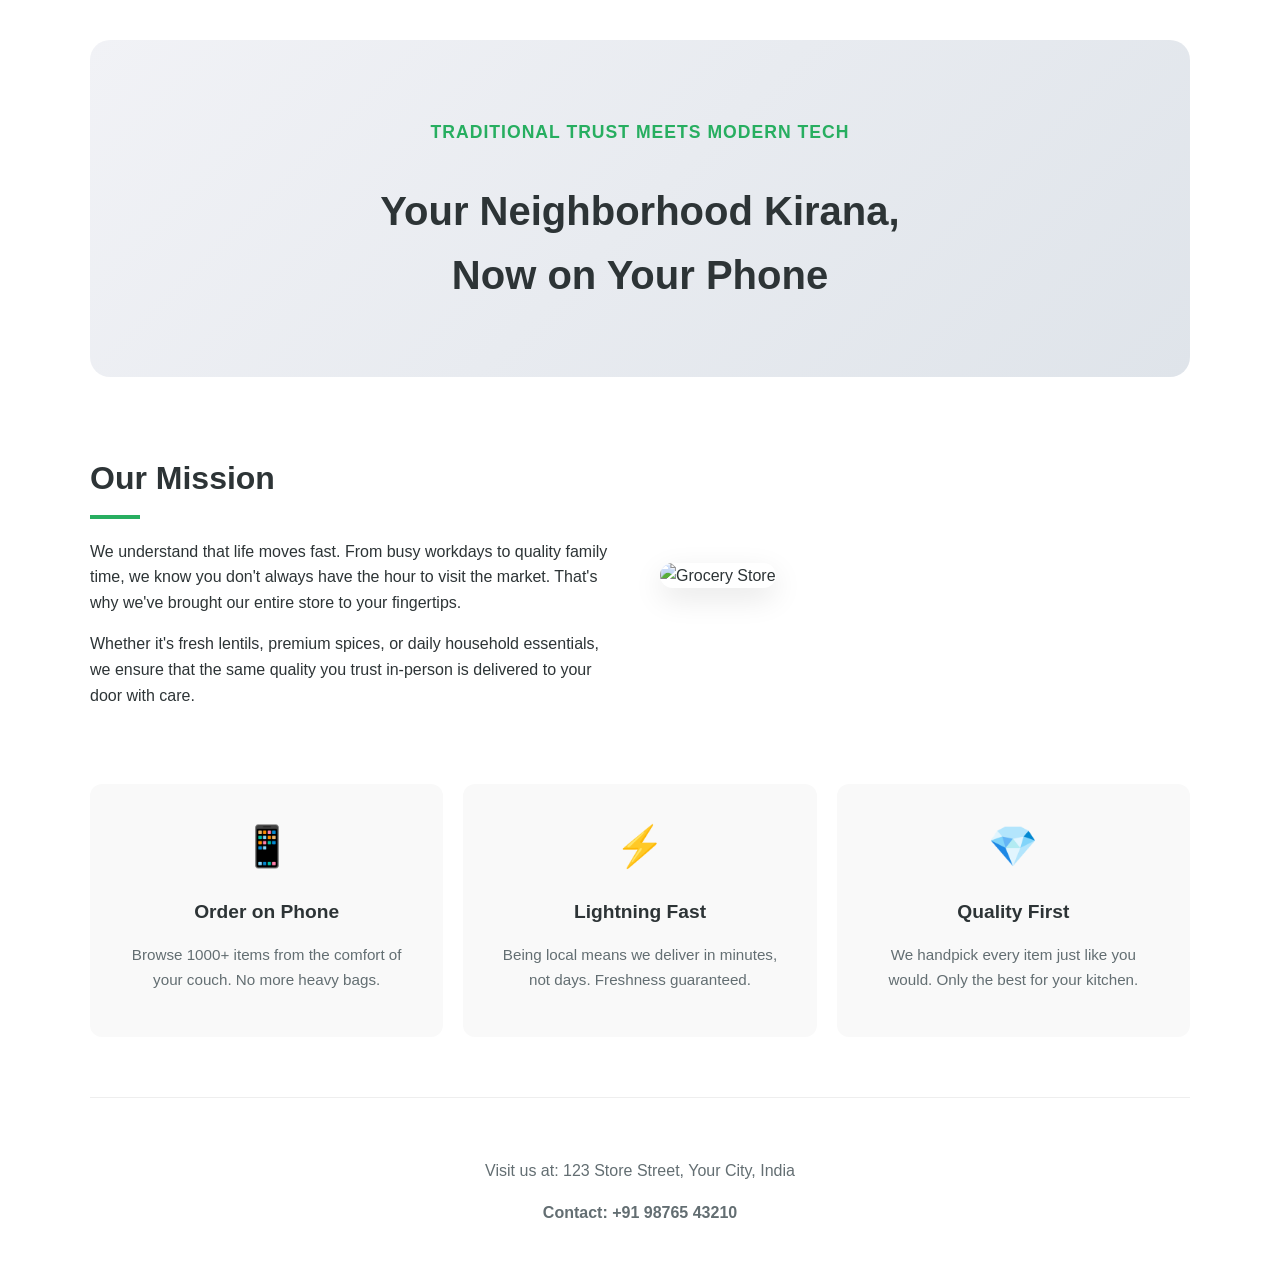
==== about.html @ 038f4140 "Products.html" ====
<!DOCTYPE html>
<html lang="en">
<head>
    <meta charset="UTF-8">
    <meta name="viewport" content="width=device-width, initial-scale=1.0">
    <title>About Us | Your Kirana Store</title>
    <style>
        :root {
            --primary: #2d3436;
            --accent: #27ae60;
            --text-gray: #636e72;
            --light-bg: #f9f9f9;
        }

        body {
            font-family: 'Segoe UI', Tahoma, Geneva, Verdana, sans-serif;
            line-height: 1.6;
            color: var(--primary);
            margin: 0;
            padding: 0;
            background-color: #fff;
        }

        .container {
            max-width: 1100px;
            margin: 0 auto;
            padding: 40px 20px;
        }

        .hero {
            text-align: center;
            padding: 60px 20px;
            background: linear-gradient(135deg, #f1f2f6 0%, #dfe4ea 100%);
            border-radius: 20px;
            margin-bottom: 50px;
        }

        .hero h1 {
            font-size: 2.5rem;
            margin-bottom: 10px;
            color: var(--primary);
        }

        .hero p {
            font-size: 1.1rem;
            color: var(--accent);
            font-weight: 600;
            text-transform: uppercase;
            letter-spacing: 1px;
        }

        .content-section {
            display: grid;
            grid-template-columns: 1fr 1fr;
            gap: 40px;
            align-items: center;
            margin-bottom: 60px;
        }

        .content-text h2 {
            font-size: 2rem;
            margin-bottom: 20px;
            position: relative;
        }

        .content-text h2::after {
            content: '';
            display: block;
            width: 50px;
            height: 4px;
            background: var(--accent);
            margin-top: 10px;
        }

        .content-image img {
            width: 100%;
            border-radius: 15px;
            box-shadow: 0 10px 30px rgba(0,0,0,0.1);
        }

        
        .features {
            display: grid;
            grid-template-columns: repeat(auto-fit, minmax(250px, 1fr));
            gap: 20px;
            margin-top: 40px;
        }

        .feature-card {
            background: var(--light-bg);
            padding: 30px;
            border-radius: 12px;
            text-align: center;
            transition: transform 0.3s ease;
        }

        .feature-card:hover {
            transform: translateY(-5px);
            border: 1px solid var(--accent);
        }

        .icon {
            font-size: 40px;
            margin-bottom: 15px;
            display: block;
        }

        .feature-card h3 {
            margin-bottom: 10px;
            font-size: 1.2rem;
        }

        .feature-card p {
            color: var(--text-gray);
            font-size: 0.95rem;
        }

        @media (max-width: 768px) {
            .content-section {
                grid-template-columns: 1fr;
            }
            .hero h1 { font-size: 2rem; }
        }
    </style>
</head>
<body>

    <div class="container">
        <section class="hero">
            <p>Traditional Trust Meets Modern Tech</p>
            <h1>Your Neighborhood Kirana, <br>Now on Your Phone</h1>
        </section>

        <section class="content-section">
            <div class="content-text">
                <h2>Our Mission</h2>
                <p>We understand that life moves fast. From busy workdays to quality family time, we know you don't always have the hour to visit the market. That's why we've brought our entire store to your fingertips.</p>
                <p>Whether it's fresh lentils, premium spices, or daily household essentials, we ensure that the same quality you trust in-person is delivered to your door with care.</p>
            </div>
            <div class="content-image">
                <img src="https://images.unsplash.com/photo-1534723452862-4c874018d66d?auto=format&fit=crop&w=800&q=80" alt="Grocery Store">
            </div>
        </section>

        <section class="features">
            <div class="feature-card">
                <span class="icon">📱</span>
                <h3>Order on Phone</h3>
                <p>Browse 1000+ items from the comfort of your couch. No more heavy bags.</p>
            </div>
            <div class="feature-card">
                <span class="icon">⚡</span>
                <h3>Lightning Fast</h3>
                <p>Being local means we deliver in minutes, not days. Freshness guaranteed.</p>
            </div>
            <div class="feature-card">
                <span class="icon">💎</span>
                <h3>Quality First</h3>
                <p>We handpick every item just like you would. Only the best for your kitchen.</p>
            </div>
        </section>

        <hr style="margin: 60px 0; border: 0; border-top: 1px solid #eee;">

        <footer style="text-align: center; color: var(--text-gray);">
            <p>Visit us at: 123 Store Street, Your City, India</p>
            <p><strong>Contact: +91 98765 43210</strong></p>
        </footer>
    </div>

</body>
</html>
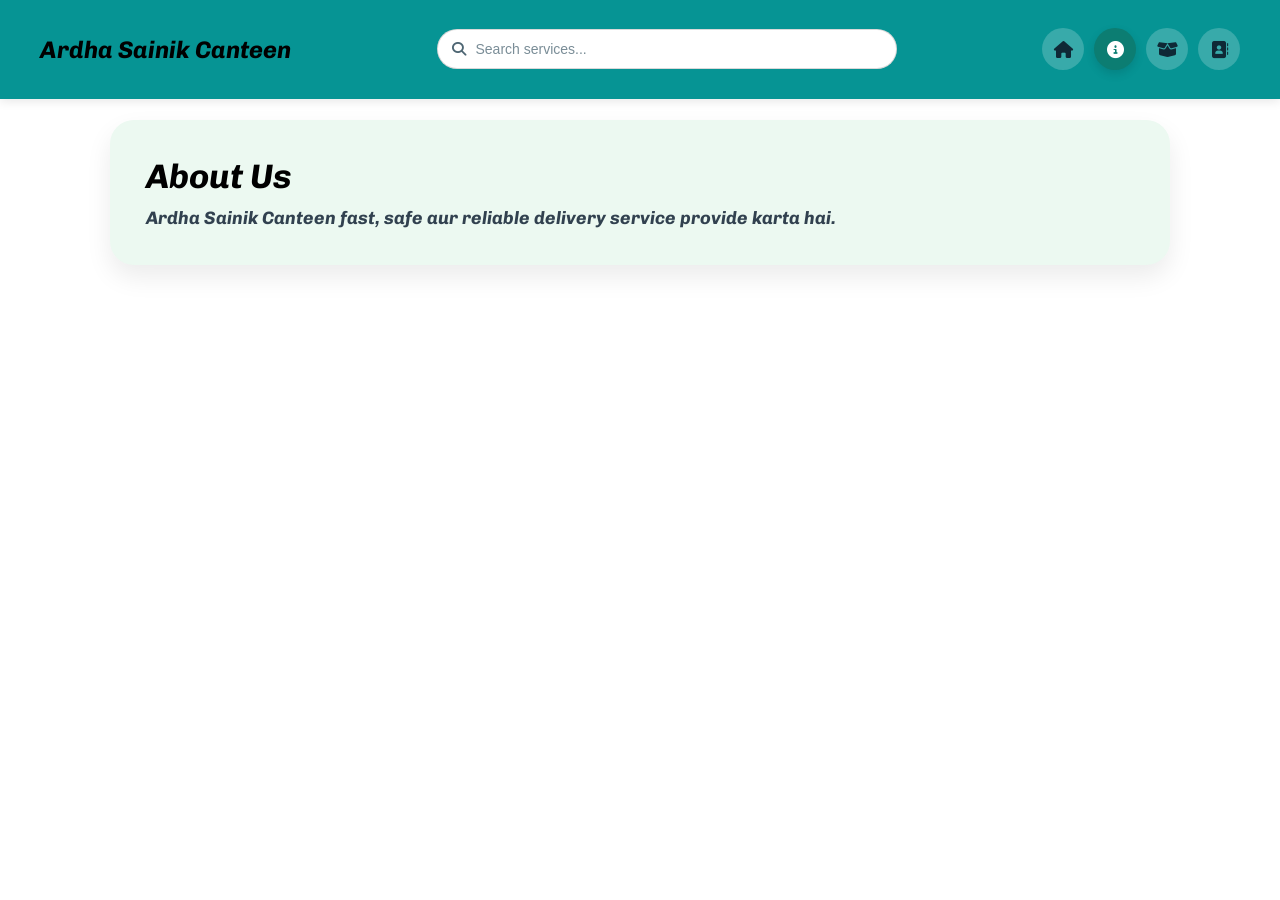
==== commit 18cc9bc9: "your message" ====
--- a/about.html
+++ b/about.html
@@ -1,172 +1,53 @@
 <!DOCTYPE html>
 <html lang="en">
 <head>
-    <meta charset="UTF-8">
-    <meta name="viewport" content="width=device-width, initial-scale=1.0">
-    <title>About Us | Your Kirana Store</title>
-    <style>
-        :root {
-            --primary: #2d3436;
-            --accent: #27ae60;
-            --text-gray: #636e72;
-            --light-bg: #f9f9f9;
-        }
-
-        body {
-            font-family: 'Segoe UI', Tahoma, Geneva, Verdana, sans-serif;
-            line-height: 1.6;
-            color: var(--primary);
-            margin: 0;
-            padding: 0;
-            background-color: #fff;
-        }
-
-        .container {
-            max-width: 1100px;
-            margin: 0 auto;
-            padding: 40px 20px;
-        }
-
-        .hero {
-            text-align: center;
-            padding: 60px 20px;
-            background: linear-gradient(135deg, #f1f2f6 0%, #dfe4ea 100%);
-            border-radius: 20px;
-            margin-bottom: 50px;
-        }
-
-        .hero h1 {
-            font-size: 2.5rem;
-            margin-bottom: 10px;
-            color: var(--primary);
-        }
-
-        .hero p {
-            font-size: 1.1rem;
-            color: var(--accent);
-            font-weight: 600;
-            text-transform: uppercase;
-            letter-spacing: 1px;
-        }
-
-        .content-section {
-            display: grid;
-            grid-template-columns: 1fr 1fr;
-            gap: 40px;
-            align-items: center;
-            margin-bottom: 60px;
-        }
-
-        .content-text h2 {
-            font-size: 2rem;
-            margin-bottom: 20px;
-            position: relative;
-        }
-
-        .content-text h2::after {
-            content: '';
-            display: block;
-            width: 50px;
-            height: 4px;
-            background: var(--accent);
-            margin-top: 10px;
-        }
-
-        .content-image img {
-            width: 100%;
-            border-radius: 15px;
-            box-shadow: 0 10px 30px rgba(0,0,0,0.1);
-        }
-
-        
-        .features {
-            display: grid;
-            grid-template-columns: repeat(auto-fit, minmax(250px, 1fr));
-            gap: 20px;
-            margin-top: 40px;
-        }
-
-        .feature-card {
-            background: var(--light-bg);
-            padding: 30px;
-            border-radius: 12px;
-            text-align: center;
-            transition: transform 0.3s ease;
-        }
-
-        .feature-card:hover {
-            transform: translateY(-5px);
-            border: 1px solid var(--accent);
-        }
-
-        .icon {
-            font-size: 40px;
-            margin-bottom: 15px;
-            display: block;
-        }
-
-        .feature-card h3 {
-            margin-bottom: 10px;
-            font-size: 1.2rem;
-        }
-
-        .feature-card p {
-            color: var(--text-gray);
-            font-size: 0.95rem;
-        }
-
-        @media (max-width: 768px) {
-            .content-section {
-                grid-template-columns: 1fr;
-            }
-            .hero h1 { font-size: 2rem; }
-        }
-    </style>
+  <meta charset="UTF-8" />
+  <meta name="viewport" content="width=device-width, initial-scale=1.0" />
+  <title>About | Ardha Sainik Canteen</title>
+  <link rel="preconnect" href="https://cdnjs.cloudflare.com" />
+  <link rel="stylesheet" href="https://cdnjs.cloudflare.com/ajax/libs/font-awesome/6.5.2/css/all.min.css" />
+  <link rel="stylesheet" href="./index.css" />
 </head>
 <body>
+  <header>
+    <h2>Ardha Sainik Canteen</h2>
+    <form class="header-search" role="search">
+      <i class="fa-solid fa-magnifying-glass" aria-hidden="true"></i>
+      <input type="search" placeholder="Search services..." aria-label="Search" />
+    </form>
+    <nav id="nav-menu">
+      <a href="./index.html" aria-label="Home" title="Home"><i class="fa-solid fa-house"></i><span class="sr-only">Home</span></a>
+      <a href="./about.html" aria-label="About" title="About"><i class="fa-solid fa-circle-info"></i><span class="sr-only">About</span></a>
+      <a href="./products.html" aria-label="Products" title="Products"><i class="fa-solid fa-box-open"></i><span class="sr-only">Products</span></a>
+      <a href="./contact.html" aria-label="Contact" title="Contact"><i class="fa-solid fa-address-book"></i><span class="sr-only">Contact</span></a>
+    </nav>
+  </header>
 
-    <div class="container">
-        <section class="hero">
-            <p>Traditional Trust Meets Modern Tech</p>
-            <h1>Your Neighborhood Kirana, <br>Now on Your Phone</h1>
-        </section>
+  <main class="simple-page">
+    <section class="simple-card">
+      <h1>About Us</h1>
+      <p>Ardha Sainik Canteen fast, safe aur reliable delivery service provide karta hai.</p>
+    </section>
+  </main>
 
-        <section class="content-section">
-            <div class="content-text">
-                <h2>Our Mission</h2>
-                <p>We understand that life moves fast. From busy workdays to quality family time, we know you don't always have the hour to visit the market. That's why we've brought our entire store to your fingertips.</p>
-                <p>Whether it's fresh lentils, premium spices, or daily household essentials, we ensure that the same quality you trust in-person is delivered to your door with care.</p>
-            </div>
-            <div class="content-image">
-                <img src="https://images.unsplash.com/photo-1534723452862-4c874018d66d?auto=format&fit=crop&w=800&q=80" alt="Grocery Store">
-            </div>
-        </section>
+  <script>
+    function setActiveNav() {
+      const currentFile = window.location.pathname.split("/").pop() || "index.html";
+      const navLinks = document.querySelectorAll("#nav-menu a");
 
-        <section class="features">
-            <div class="feature-card">
-                <span class="icon">📱</span>
-                <h3>Order on Phone</h3>
-                <p>Browse 1000+ items from the comfort of your couch. No more heavy bags.</p>
-            </div>
-            <div class="feature-card">
-                <span class="icon">⚡</span>
-                <h3>Lightning Fast</h3>
-                <p>Being local means we deliver in minutes, not days. Freshness guaranteed.</p>
-            </div>
-            <div class="feature-card">
-                <span class="icon">💎</span>
-                <h3>Quality First</h3>
-                <p>We handpick every item just like you would. Only the best for your kitchen.</p>
-            </div>
-        </section>
+      navLinks.forEach((link) => {
+        const hrefFile = (link.getAttribute("href") || "").replace("./", "");
+        if (hrefFile === currentFile) {
+          link.classList.add("active");
+          link.setAttribute("aria-current", "page");
+        } else {
+          link.classList.remove("active");
+          link.removeAttribute("aria-current");
+        }
+      });
+    }
 
-        <hr style="margin: 60px 0; border: 0; border-top: 1px solid #eee;">
-
-        <footer style="text-align: center; color: var(--text-gray);">
-            <p>Visit us at: 123 Store Street, Your City, India</p>
-            <p><strong>Contact: +91 98765 43210</strong></p>
-        </footer>
-    </div>
-
+    setActiveNav();
+  </script>
 </body>
-</html>+</html>
--- a/index.css
+++ b/index.css
@@ -0,0 +1,645 @@
+@import url("https://fonts.googleapis.com/css2?family=Chivo:ital,wght@0,400;0,700;1,700&display=swap");
+
+body {
+     margin: 0;
+     font-family: "Chivo", sans-serif;
+     font-style: italic;
+     font-weight: 700;
+     background-color: #fff;
+}
+
+* {
+    box-sizing: border-box;
+}
+
+header {
+     position: fixed;
+     top: 0;
+     left: 0;
+     width: 100%;
+     display: flex;
+     justify-content: space-between;
+     align-items: center;
+     gap: 18px;
+     flex-wrap: wrap;
+     padding: 15px 40px;
+    background: #069494;
+     z-index: 1000;
+     box-sizing: border-box;
+     box-shadow: 0 2px 10px rgba(0, 0, 0, 0.1);
+     min-height: 78px;
+ }
+
+.brand {
+     display: flex;
+     align-items: center;
+     gap: 10px;
+ }
+
+.brand-logo {
+    width: 38px;
+    height: 38px;
+    border-radius: 12px;
+    display: grid;
+    place-items: center;
+    background: #0c7d72;
+    color: #ffffff;
+    font-size: 16px;
+    box-shadow: 0 4px 10px rgba(0, 0, 0, 0.12);
+}
+
+.brand h2 {
+     margin: 0;
+     font-size: 22px;
+     color: #000;
+     white-space: nowrap;
+     font-style: italic;
+     font-weight: 700;
+     letter-spacing: 0.4px;
+ }
+
+.header-search {
+    flex: 1;
+    min-width: 240px;
+    max-width: 460px;
+    display: flex;
+    align-items: center;
+    gap: 8px;
+    background: #ffffff;
+    border: 1px solid rgba(0, 0, 0, 0.15);
+    border-radius: 999px;
+    padding: 10px 14px;
+}
+
+.header-search i {
+    color: #4e6673;
+    font-size: 14px;
+}
+
+.header-search input {
+    width: 100%;
+    border: 0;
+    outline: none;
+    font-size: 14px;
+    background: transparent;
+    color: #22313a;
+}
+
+.header-search input::placeholder {
+    color: #7a8d97;
+}
+
+.signup-btn {
+    text-decoration: none;
+    background: #083e63;
+    color: #ffffff;
+    padding: 9px 16px;
+    border-radius: 999px;
+    font-weight: 700;
+    font-size: 14px;
+}
+
+.signup-btn:hover {
+    background: #062f4b;
+}
+
+nav {
+    display: flex;
+    align-items: center;
+    gap: 10px;
+    flex-wrap: wrap;
+}
+
+nav a {
+    margin-left: 0;
+    text-decoration: none;
+    color: #0f2936;
+    font-weight: bold;
+    width: 42px;
+    height: 42px;
+    border-radius: 999px;
+    display: inline-flex;
+    align-items: center;
+    justify-content: center;
+    background: rgba(255, 255, 255, 0.2);
+    transition: color 0.2s ease, background 0.2s ease, transform 0.2s ease;
+}
+
+nav a i {
+    font-size: 17px;
+}
+
+nav a:hover {
+    color: #0c7d72;
+    background: rgba(255, 255, 255, 0.42);
+    transform: translateY(-1px);
+}
+
+nav a.active {
+    color: #ffffff;
+    background: #0c7d72;
+    box-shadow: 0 4px 10px rgba(0, 0, 0, 0.12);
+}
+
+.menu-toggle {
+     display: none;
+     font-size: 28px;
+     cursor: pointer;
+ }
+
+.sr-only {
+    position: absolute;
+    width: 1px;
+    height: 1px;
+    padding: 0;
+    margin: -1px;
+    overflow: hidden;
+    clip: rect(0, 0, 0, 0);
+    white-space: nowrap;
+    border: 0;
+}
+
+
+ .feature-container {
+     display: grid;
+     grid-template-columns: 1fr 1fr;
+     gap: 25px;
+     padding: 40px 8%;
+     max-width: 1300px;
+     margin: 100px auto 40px;
+ }
+
+.search-empty {
+    grid-column: 1 / -1;
+    text-align: center;
+    font-weight: 700;
+    color: #cc2d55;
+    margin: 8px 0 4px;
+}
+
+.simple-page {
+    max-width: 1100px;
+    margin: 120px auto 40px;
+    padding: 0 20px;
+}
+
+.simple-card {
+    background: #ecf9f1;
+    border-radius: 24px;
+    padding: 36px;
+    box-shadow: 0 12px 26px rgba(0, 0, 0, 0.08);
+}
+
+.simple-card h1 {
+    margin: 0 0 10px;
+    font-size: 34px;
+}
+
+.simple-card p {
+    margin: 0;
+    font-size: 18px;
+    color: #31414f;
+}
+
+.blink-card {
+     background-color: #ecf9f1;
+     border-radius: 30px;
+     padding: 40px;
+     min-height: 400px;
+     display: flex;
+     flex-direction: column;
+     justify-content: space-between;
+     background-image: radial-gradient(#d1ebd8 2px, transparent 2px);
+     background-size: 25px 25px;
+     box-sizing: border-box;
+    position: relative;
+    transition: transform 0.2s ease, box-shadow 0.2s ease;
+}
+
+.blink-card:hover {
+    transform: translateY(-3px);
+    box-shadow: 0 10px 24px rgba(0, 0, 0, 0.08);
+}
+
+ .blink-card h2 {
+     font-size: 32px;
+     font-weight: 900;
+     color: #1a1a1a;
+     margin: 0 0 15px 0;
+     line-height: 1.1;
+ }
+
+ .blink-card p {
+     font-size: 18px;
+     color: #444;
+     max-width: 85%;
+     line-height: 1.4;
+ }
+
+.card-img-wrapper {
+     text-align: right;
+     margin-top: 20px;
+     width: 100%;
+     height: 190px;
+     display: flex;
+     justify-content: flex-end;
+     align-items: flex-end;
+ }
+
+.card-img-wrapper img {
+    width: 280px;
+    height: 190px;
+    border-radius: 20px;
+    object-fit: cover;
+    mix-blend-mode: multiply;
+}
+
+.sky-blue-img {
+    filter: hue-rotate(185deg) saturate(1.35) brightness(1.05);
+}
+
+
+footer {
+    position: relative;
+    overflow: visible;
+    background: #e24373;
+    color: #ffffff;
+    padding: 86px 8% 20px;
+}
+
+.gooey-strip {
+    position: absolute;
+    top: -70px;
+    left: 0;
+    width: 100%;
+    height: 142px;
+    pointer-events: none;
+    z-index: 0;
+}
+
+.gooey-strip::before {
+    content: "";
+    position: absolute;
+    left: 0;
+    right: 0;
+    bottom: 0;
+    height: 58px;
+    background: #e24373;
+}
+
+.gooey-balls {
+    position: absolute;
+    inset: 0;
+    filter: url(#gooey);
+}
+
+.blob {
+    position: absolute;
+    bottom: 18px;
+    width: 82px;
+    height: 82px;
+    border-radius: 50%;
+    background: #e24373;
+    animation: blobMove 4.8s ease-in-out infinite;
+}
+
+.b1 { left: -1%; width: 34px; height: 34px; animation-delay: -0.5s; }
+.b2 { left: 4%; width: 56px; height: 56px; animation-delay: -1.6s; }
+.b3 { left: 10%; width: 28px; height: 28px; animation-delay: -2.2s; }
+.b4 { left: 16%; width: 23px; height: 23px; animation-delay: -0.2s; }
+.b5 { left: 21%; width: 27px; height: 27px; animation-delay: -2.8s; }
+.b6 { left: 33%; width: 58px; height: 58px; animation-delay: -1.1s; }
+.b7 { left: 45%; width: 50px; height: 50px; animation-delay: -2.4s; }
+.b8 { left: 52%; width: 24px; height: 24px; animation-delay: -0.9s; }
+.b9 { left: 63%; width: 30px; height: 30px; animation-delay: -2.6s; }
+.b10 { left: 73%; width: 24px; height: 24px; animation-delay: -1.7s; }
+.b11 { left: 86%; width: 56px; height: 56px; animation-delay: -0.6s; }
+.b12 { left: 95%; width: 36px; height: 36px; animation-delay: -1.3s; }
+.b13 { left: 8%; width: 22px; height: 22px; animation-delay: -3.2s; }
+.b14 { left: 29%; width: 34px; height: 34px; animation-delay: -2.1s; }
+.b15 { left: 39%; width: 24px; height: 24px; animation-delay: -1.4s; }
+.b16 { left: 47%; width: 20px; height: 20px; animation-delay: -0.9s; }
+.b17 { left: 61%; width: 26px; height: 26px; animation-delay: -3.5s; }
+.b18 { left: 70%; width: 20px; height: 20px; animation-delay: -2.8s; }
+.b19 { left: 80%; width: 28px; height: 28px; animation-delay: -1.9s; }
+.b20 { left: 92%; width: 18px; height: 18px; animation-delay: -0.7s; }
+
+@keyframes blobMove {
+    0%, 100% {
+        transform: translateY(0) scale(1);
+    }
+    50% {
+        transform: translateY(8px) scale(1.06, 0.94);
+    }
+}
+
+.gooey-svg {
+    position: absolute;
+    width: 0;
+    height: 0;
+}
+
+.bubble-stream {
+    position: absolute;
+    left: 0;
+    right: 0;
+    top: -360px;
+    bottom: 0;
+    z-index: 0;
+    pointer-events: none;
+    overflow: visible;
+    filter: url(#gooey);
+}
+
+.rise {
+    position: absolute;
+    bottom: 8px;
+    width: 18px;
+    height: 18px;
+    border-radius: 50%;
+    background: #e24373;
+    opacity: 0.95;
+    animation: riseBubble 4.2s linear infinite;
+}
+
+.r1 { left: 6%; width: 8px; height: 8px; animation-delay: -1s; animation-duration: 6.5s; }
+.r2 { left: 14%; width: 12px; height: 12px; animation-delay: -5.2s; animation-duration: 7.8s; }
+.r3 { left: 23%; width: 10px; height: 10px; animation-delay: -3.3s; animation-duration: 6.8s; }
+.r4 { left: 37%; width: 16px; height: 16px; animation-delay: -2.1s; animation-duration: 8.2s; }
+.r5 { left: 49%; width: 9px; height: 9px; animation-delay: -4.8s; animation-duration: 7s; }
+.r6 { left: 58%; width: 13px; height: 13px; animation-delay: -0.7s; animation-duration: 7.4s; }
+.r7 { left: 69%; width: 8px; height: 8px; animation-delay: -2.9s; animation-duration: 6.4s; }
+.r8 { left: 79%; width: 14px; height: 14px; animation-delay: -5.9s; animation-duration: 8s; }
+.r9 { left: 89%; width: 11px; height: 11px; animation-delay: -3.8s; animation-duration: 7.2s; }
+.r10 { left: 95%; width: 7px; height: 7px; animation-delay: -1.9s; animation-duration: 6.2s; }
+.r11 { left: 2%; width: 10px; height: 10px; animation-delay: -2.5s; animation-duration: 5.8s; }
+.r12 { left: 11%; width: 7px; height: 7px; animation-delay: -0.9s; animation-duration: 5.3s; }
+.r13 { left: 19%; width: 13px; height: 13px; animation-delay: -4.7s; animation-duration: 7.1s; }
+.r14 { left: 31%; width: 8px; height: 8px; animation-delay: -2.8s; animation-duration: 5.9s; }
+.r15 { left: 42%; width: 12px; height: 12px; animation-delay: -1.3s; animation-duration: 6.6s; }
+.r16 { left: 55%; width: 8px; height: 8px; animation-delay: -5.3s; animation-duration: 5.6s; }
+.r17 { left: 66%; width: 12px; height: 12px; animation-delay: -3.4s; animation-duration: 6.4s; }
+.r18 { left: 75%; width: 9px; height: 9px; animation-delay: -4.1s; animation-duration: 5.7s; }
+.r19 { left: 84%; width: 15px; height: 15px; animation-delay: -2.2s; animation-duration: 7.3s; }
+.r20 { left: 98%; width: 9px; height: 9px; animation-delay: -0.5s; animation-duration: 5.4s; }
+.r21 { left: 3%; width: 20px; height: 20px; animation-delay: -1.1s; animation-duration: 3.9s; }
+.r22 { left: 7%; width: 14px; height: 14px; animation-delay: -3.6s; animation-duration: 4.5s; }
+.r23 { left: 12%; width: 22px; height: 22px; animation-delay: -2.7s; animation-duration: 4s; }
+.r24 { left: 16%; width: 16px; height: 16px; animation-delay: -0.8s; animation-duration: 3.7s; }
+.r25 { left: 20%; width: 24px; height: 24px; animation-delay: -1.9s; animation-duration: 4.4s; }
+.r26 { left: 25%; width: 13px; height: 13px; animation-delay: -3.1s; animation-duration: 3.8s; }
+.r27 { left: 30%; width: 21px; height: 21px; animation-delay: -0.6s; animation-duration: 4.1s; }
+.r28 { left: 35%; width: 15px; height: 15px; animation-delay: -2.3s; animation-duration: 3.9s; }
+.r29 { left: 40%; width: 19px; height: 19px; animation-delay: -1.4s; animation-duration: 4.6s; }
+.r30 { left: 44%; width: 17px; height: 17px; animation-delay: -3.8s; animation-duration: 3.6s; }
+.r31 { left: 48%; width: 23px; height: 23px; animation-delay: -2.2s; animation-duration: 4.2s; }
+.r32 { left: 53%; width: 14px; height: 14px; animation-delay: -0.9s; animation-duration: 4.8s; }
+.r33 { left: 57%; width: 20px; height: 20px; animation-delay: -3s; animation-duration: 4.3s; }
+.r34 { left: 62%; width: 16px; height: 16px; animation-delay: -1.6s; animation-duration: 3.8s; }
+.r35 { left: 67%; width: 24px; height: 24px; animation-delay: -2.9s; animation-duration: 4.7s; }
+.r36 { left: 72%; width: 14px; height: 14px; animation-delay: -0.4s; animation-duration: 3.7s; }
+.r37 { left: 77%; width: 21px; height: 21px; animation-delay: -1.8s; animation-duration: 4.1s; }
+.r38 { left: 82%; width: 15px; height: 15px; animation-delay: -3.4s; animation-duration: 3.9s; }
+.r39 { left: 88%; width: 19px; height: 19px; animation-delay: -2.5s; animation-duration: 4.4s; }
+.r40 { left: 93%; width: 22px; height: 22px; animation-delay: -1.2s; animation-duration: 4s; }
+
+@keyframes riseBubble {
+    0% {
+        transform: translateY(0) scale(0.9);
+        opacity: 0;
+    }
+    20% {
+        opacity: 1;
+    }
+    100% {
+        transform: translateY(-560px) scale(1.3);
+        opacity: 0;
+    }
+}
+
+.footer-container {
+    display: grid;
+    grid-template-columns: repeat(auto-fit, minmax(170px, 1fr));
+    gap: 20px;
+    max-width: 1300px;
+    margin: 0 auto;
+    position: relative;
+    z-index: 1;
+}
+
+ .footer-col {
+     margin-bottom: 8px;
+ }
+
+.footer-col h3 {
+    margin: 0 0 14px;
+    font-size: 17px;
+    color: #ffffff;
+    font-weight: 700;
+}
+
+.footer-col ul {
+    list-style: none;
+    padding: 0;
+    margin: 0;
+}
+
+.footer-col li {
+    margin: 6px 0;
+}
+
+.footer-col a {
+    text-decoration: none;
+    color: #ffeef4;
+    font-size: 13px;
+    line-height: 1.3;
+    transition: color 0.2s ease;
+}
+
+.footer-col a:hover {
+    color: #ffffff;
+}
+
+.social-icons {
+    display: flex;
+    gap: 9px;
+    margin-bottom: 6px;
+}
+
+.social-icons a {
+    width: 30px;
+    height: 30px;
+    border-radius: 10px;
+    display: grid;
+    place-items: center;
+    background: rgba(255, 255, 255, 0.2);
+    color: #ffffff;
+    font-size: 13px;
+}
+
+.social-icons a:hover {
+    background: rgba(255, 255, 255, 0.24);
+    color: #ffffff;
+}
+
+.footer-divider {
+     max-width: 1300px;
+     margin: 14px auto 10px;
+     border-top: 1px solid rgba(255, 255, 255, 0.2);
+     position: relative;
+     z-index: 1;
+ }
+
+.footer-bottom {
+     max-width: 1300px;
+     margin: 0 auto;
+     display: flex;
+     justify-content: space-between;
+     gap: 16px;
+    color: #ffeef4;
+    font-size: 11px;
+    flex-wrap: wrap;
+    position: relative;
+    z-index: 1;
+}
+
+.footer-bottom p {
+    margin: 0;
+}
+
+
+ @media (max-width: 768px) {
+    header {
+        padding: 12px 16px;
+        gap: 10px;
+        flex-wrap: wrap;
+        justify-content: flex-start;
+    }
+
+    .brand h2 {
+        font-size: 18px;
+    }
+
+    .header-search {
+        order: 2;
+        flex-basis: 100%;
+        max-width: none;
+        min-width: 0;
+    }
+
+    .feature-container {
+        grid-template-columns: 1fr;
+        margin-top: 170px;
+        padding: 20px;
+    }
+
+    .signup-btn {
+        order: 2;
+        padding: 8px 14px;
+    }
+
+    .simple-page {
+        margin-top: 170px;
+        padding: 0 14px;
+    }
+
+    .simple-card {
+        padding: 24px;
+    }
+
+    .blink-card {
+        min-height: auto;
+        padding: 28px;
+    }
+
+    .blink-card h2 {
+        font-size: 28px;
+    }
+
+    .blink-card p {
+        font-size: 16px;
+        max-width: 100%;
+    }
+
+    .card-img-wrapper {
+        height: 170px;
+    }
+
+    .card-img-wrapper img {
+        width: 100%;
+        height: 170px;
+    }
+
+     nav {
+         order: 3;
+         display: flex;
+         position: static;
+         width: 100%;
+         background: transparent;
+         text-align: left;
+         padding: 0;
+         gap: 8px;
+     }
+
+     nav.active {
+         display: flex;
+     }
+
+     .menu-toggle {
+         display: none;
+     }
+
+     nav a {
+         margin: 0;
+         display: inline-flex;
+     }
+
+    footer {
+        padding: 76px 20px 20px;
+    }
+
+    .gooey-strip {
+        top: -50px;
+        height: 110px;
+    }
+
+    .blob {
+        width: 40px;
+        height: 40px;
+    }
+
+    .rise {
+        animation-name: riseBubbleMobile;
+    }
+
+    @keyframes riseBubbleMobile {
+        0% {
+            transform: translateY(0) scale(0.9);
+            opacity: 0;
+        }
+        20% {
+            opacity: 1;
+        }
+        100% {
+            transform: translateY(-260px) scale(1.2);
+            opacity: 0;
+        }
+    }
+
+    .footer-col h3 {
+        font-size: 15px;
+    }
+
+    .footer-col a {
+        font-size: 12px;
+    }
+
+    .footer-bottom {
+        font-size: 10px;
+    }
+
+    .social-icons a {
+        width: 26px;
+        height: 26px;
+    }
+ }
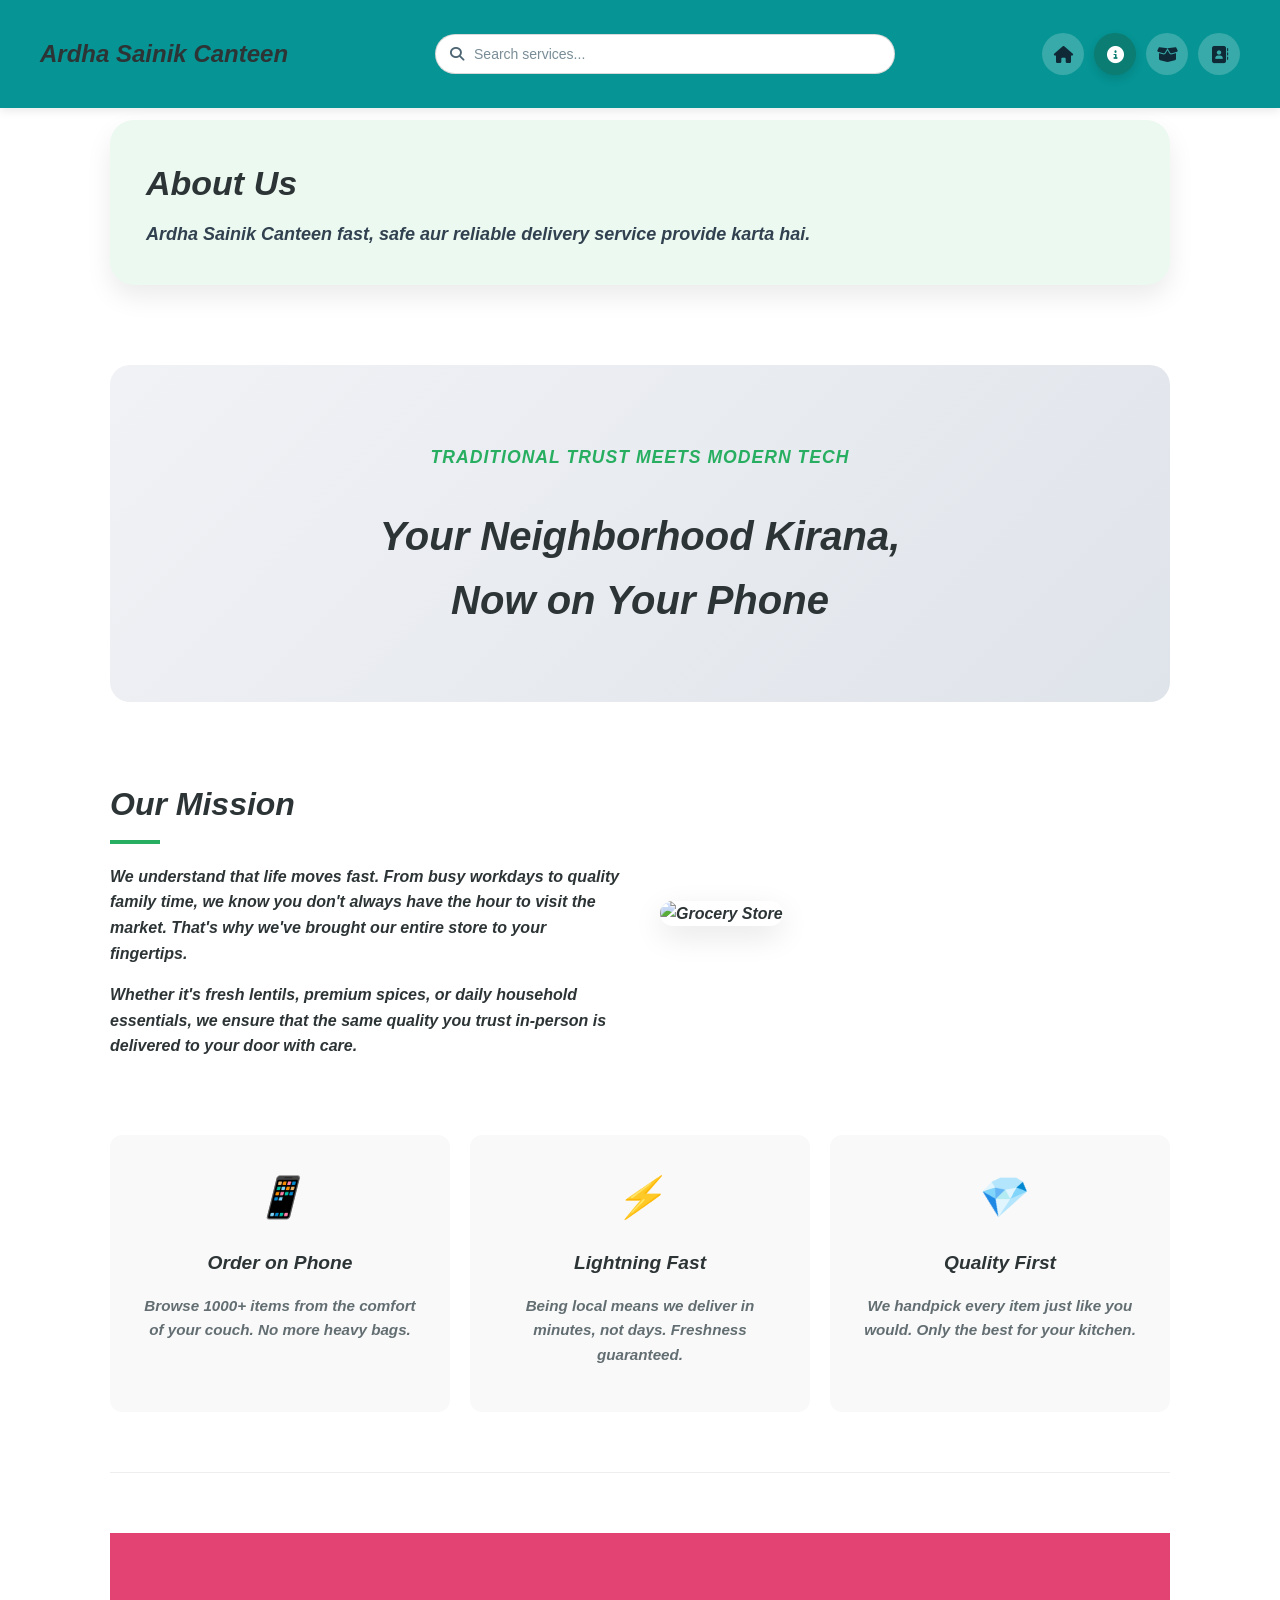
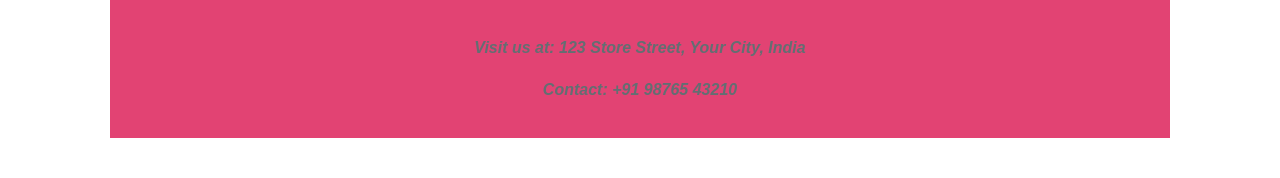
==== commit ae7a9be9: "chl" ====
--- a/about.html
+++ b/about.html
@@ -51,3 +51,173 @@
   </script>
 </body>
 </html>
+
+    <meta charset="UTF-8">
+    <meta name="viewport" content="width=device-width, initial-scale=1.0">
+    <title>About Us | Your Kirana Store</title>
+    <style>
+        :root {
+            --primary: #2d3436;
+            --accent: #27ae60;
+            --text-gray: #636e72;
+            --light-bg: #f9f9f9;
+        }
+
+        body {
+            font-family: 'Segoe UI', Tahoma, Geneva, Verdana, sans-serif;
+            line-height: 1.6;
+            color: var(--primary);
+            margin: 0;
+            padding: 0;
+            background-color: #fff;
+        }
+
+        .container {
+            max-width: 1100px;
+            margin: 0 auto;
+            padding: 40px 20px;
+        }
+
+        .hero {
+            text-align: center;
+            padding: 60px 20px;
+            background: linear-gradient(135deg, #f1f2f6 0%, #dfe4ea 100%);
+            border-radius: 20px;
+            margin-bottom: 50px;
+        }
+
+        .hero h1 {
+            font-size: 2.5rem;
+            margin-bottom: 10px;
+            color: var(--primary);
+        }
+
+        .hero p {
+            font-size: 1.1rem;
+            color: var(--accent);
+            font-weight: 600;
+            text-transform: uppercase;
+            letter-spacing: 1px;
+        }
+
+        .content-section {
+            display: grid;
+            grid-template-columns: 1fr 1fr;
+            gap: 40px;
+            align-items: center;
+            margin-bottom: 60px;
+        }
+
+        .content-text h2 {
+            font-size: 2rem;
+            margin-bottom: 20px;
+            position: relative;
+        }
+
+        .content-text h2::after {
+            content: '';
+            display: block;
+            width: 50px;
+            height: 4px;
+            background: var(--accent);
+            margin-top: 10px;
+        }
+
+        .content-image img {
+            width: 100%;
+            border-radius: 15px;
+            box-shadow: 0 10px 30px rgba(0,0,0,0.1);
+        }
+
+        
+        .features {
+            display: grid;
+            grid-template-columns: repeat(auto-fit, minmax(250px, 1fr));
+            gap: 20px;
+            margin-top: 40px;
+        }
+
+        .feature-card {
+            background: var(--light-bg);
+            padding: 30px;
+            border-radius: 12px;
+            text-align: center;
+            transition: transform 0.3s ease;
+        }
+
+        .feature-card:hover {
+            transform: translateY(-5px);
+            border: 1px solid var(--accent);
+        }
+
+        .icon {
+            font-size: 40px;
+            margin-bottom: 15px;
+            display: block;
+        }
+
+        .feature-card h3 {
+            margin-bottom: 10px;
+            font-size: 1.2rem;
+        }
+
+        .feature-card p {
+            color: var(--text-gray);
+            font-size: 0.95rem;
+        }
+
+        @media (max-width: 768px) {
+            .content-section {
+                grid-template-columns: 1fr;
+            }
+            .hero h1 { font-size: 2rem; }
+        }
+    </style>
+</head>
+<body>
+
+    <div class="container">
+        <section class="hero">
+            <p>Traditional Trust Meets Modern Tech</p>
+            <h1>Your Neighborhood Kirana, <br>Now on Your Phone</h1>
+        </section>
+
+        <section class="content-section">
+            <div class="content-text">
+                <h2>Our Mission</h2>
+                <p>We understand that life moves fast. From busy workdays to quality family time, we know you don't always have the hour to visit the market. That's why we've brought our entire store to your fingertips.</p>
+                <p>Whether it's fresh lentils, premium spices, or daily household essentials, we ensure that the same quality you trust in-person is delivered to your door with care.</p>
+            </div>
+            <div class="content-image">
+                <img src="https://images.unsplash.com/photo-1534723452862-4c874018d66d?auto=format&fit=crop&w=800&q=80" alt="Grocery Store">
+            </div>
+        </section>
+
+        <section class="features">
+            <div class="feature-card">
+                <span class="icon">📱</span>
+                <h3>Order on Phone</h3>
+                <p>Browse 1000+ items from the comfort of your couch. No more heavy bags.</p>
+            </div>
+            <div class="feature-card">
+                <span class="icon">⚡</span>
+                <h3>Lightning Fast</h3>
+                <p>Being local means we deliver in minutes, not days. Freshness guaranteed.</p>
+            </div>
+            <div class="feature-card">
+                <span class="icon">💎</span>
+                <h3>Quality First</h3>
+                <p>We handpick every item just like you would. Only the best for your kitchen.</p>
+            </div>
+        </section>
+
+        <hr style="margin: 60px 0; border: 0; border-top: 1px solid #eee;">
+
+        <footer style="text-align: center; color: var(--text-gray);">
+            <p>Visit us at: 123 Store Street, Your City, India</p>
+            <p><strong>Contact: +91 98765 43210</strong></p>
+        </footer>
+    </div>
+
+</body>
+</html>
